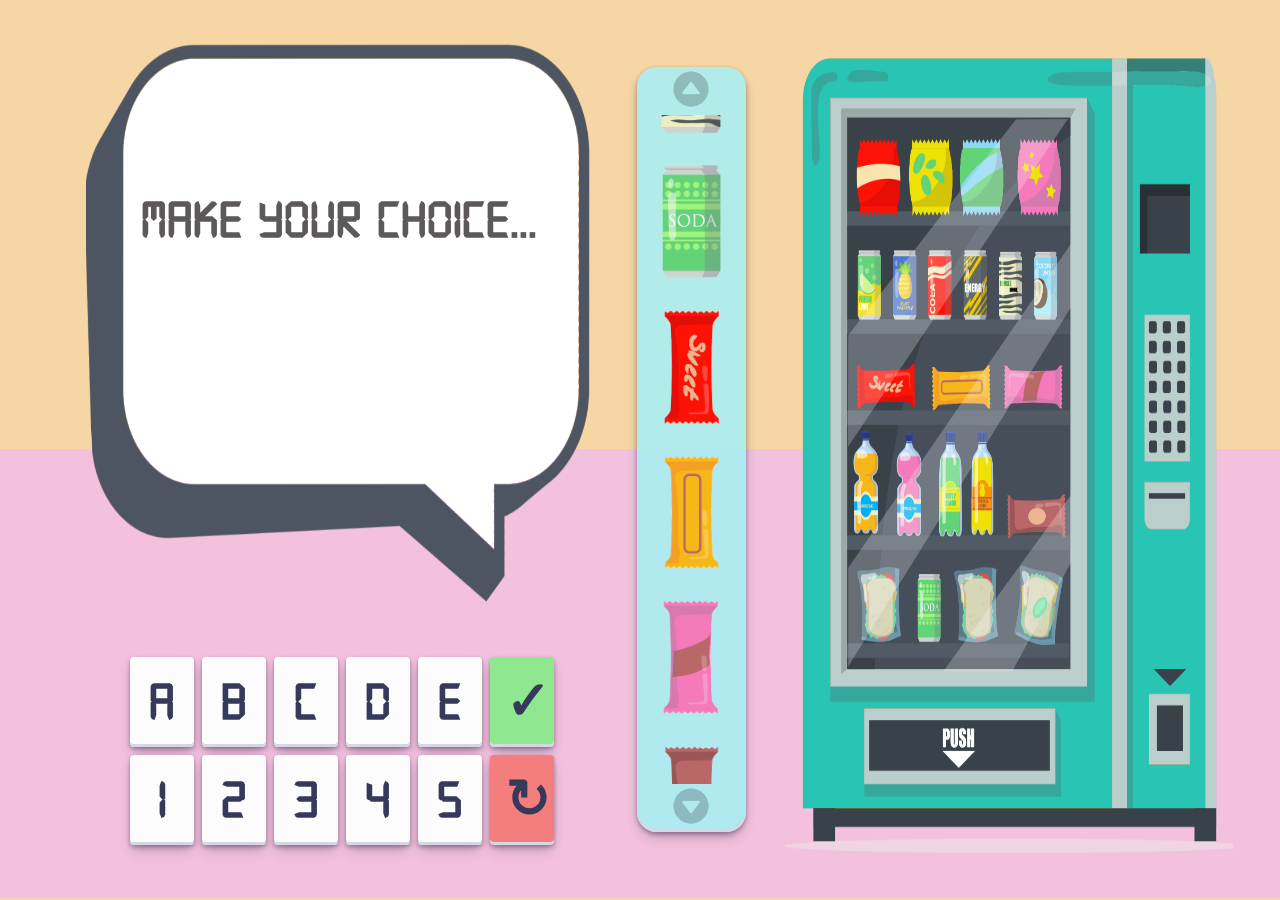
==== index.html @ 411b3ba8 "update" ====
<!DOCTYPE html>
<html lang="en">
<head>
    <meta charset="UTF-8">
    <meta http-equiv="X-UA-Compatible" content="IE=edge">
    <meta name="viewport" content="width=device-width, initial-scale=1.0">
    <script src="https://ajax.googleapis.com/ajax/libs/jquery/3.6.3/jquery.min.js"></script>
    <link rel="stylesheet" href="styles/style.css"></link>
    <title>Vending Machine</title>
</head>
<img>
    <div id="leftContainer">

<!--text bubble-->
    <img id="bubble" src="./images/bubble.png" alt="text bubble">
        <div id="textContainer">
            <p id="textBox" class="text" type="text">Make your choice.</p>
            <input id="textInput"></input>
            <img id="orderImg" src="#" alt="" />
        </div>

        
            <!--on hover item description container-->
        <div id="descriptionBox" src="#"></div>
    </img>

<!--button container-->
        <div id="btnContainer">
            <button class="payButton">PAY</button>
            <div>
                <input type="button" class="btn letter" value="A" onclick="enabler()"></input>
                <input type="button" class="btn letter" value="B" onclick="enabler()"></input>
                <input type="button" class="btn letter" value="C" onclick="enabler()"></input>
                <input type="button" class="btn letter" value="D" onclick="enabler()"></input>
                <input type="button" class="btn letter" value="E" onclick="enabler()"></input>
                <input type="submit" class="check btn" id="check" value="&check;" onclick="getValue(event)"></input>
            </div>

            <div>
                <input type="button" class="btn number" value="1" disabled></input>
                <input type="button" class="btn number" value="2" disabled></input>
                <input type="button" class="btn number" value="3" disabled></input>
                <input type="button" class="btn number" value="4" disabled></input>
                <input type="button" class="btn number" value="5" disabled></input>
                <input type="button" class="reset btn" id="delete" value="&#x21bb;"></input>
            </div>
            
        </div>
    </div>

<!--menu slider-->
        <div id="menuContainer">

             <div class="scrollBtn" id="up">
                <img src="./images/up.png"></img>
            </div>
         
         
            <div class="itemContainer"></div>
      

          <div class="scrollBtn" id="down">
            <img src="./images/down.png"></img>
          </div>
          
        </div>

<!--vending machine-->
        <image id="machine" src="./images/machine.png" alt="vending machine"></image>      

        <div id="payContainer">
            <div class="payContent text">

                <span class="close">&times;</span>
                <p class="payItem"></p>
                <p class="enterCoins text" type="text">please enter coins.</p>

            <div id="coinContainer">
                <button id="eur2" class="coinButton btn"><img src="./images/2euro.png"></img></button>
                <button id="eur1" class="coinButton btn"><img src="./images/1euro.png"></img></button>
                <button id="cent50" class="coinButton btn"><img src="./images/50cent.png"></img></button>
                <button id="cent20" class="coinButton btn"><img src="./images/20cent.png"></img></button>
                <button id="cent10" class="coinButton btn"><img src="./images/10cent.png"></img></button>
                <button id="cent5" class="coinButton btn"><img src="./images/5cent.png"></img></button>
            </div>

            <p class="payText" id="total">total: </p>
            <p class="payText" id="left">left: </p>
            <p class="payText" id="return">return: </p>

                <button type="submit" id="confirmButton" class="check btn">&check;</button>
                <button id="reset" class="reset btn">&#x21bb;</button>
            </div>
        </div>
     
<script src="./apps/app.js"></script>
<script src="./apps/text.js"></script>
</body>
</html>
---- styles/style.css ----
/* colors */
/* downloaded font */
@font-face {
  font-family: "digital-7";
  src: url(./font/digital-7.ttf);
}
body {
  -moz-user-select: none;
       user-select: none;
  -webkit-user-select: none;
  display: grid;
  grid-template-columns: 1fr 1fr 1fr 1fr 1fr;
  display: flex;
  justify-content: space-evenly;
  align-items: center;
  height: 98vh;
  background: linear-gradient(0deg, rgb(243, 193, 222) 50%, rgb(245, 214, 164) 50%);
  background-size: 100%;
}

#leftContainer {
  grid-column: 1/3;
  display: flex;
  flex-direction: column;
  justify-content: center;
  justify-content: space-around;
  align-items: center;
  height: 95vh;
  width: 40vw;
}

/* menu */
#menuContainer {
  position: relative;
  display: flex;
  flex-direction: column;
  justify-content: center;
  align-items: center;
  height: 85vh;
  width: 8.5vw;
  background: rgba(167, 239, 244, 0.876);
  border-radius: 20px;
  box-shadow: rgba(45, 35, 66, 0.4) 0 2px 4px, rgba(45, 35, 66, 0.3) 0 7px 13px -3px, #d6d6e7 0 -3px 0 inset;
}

.itemContainer {
  position: relative;
  display: flex;
  flex-direction: column;
  justify-content: center;
  align-items: center;
  height: auto;
  width: 8vw;
  overflow: hidden;
}

.item {
  height: 17vh;
  width: auto;
  cursor: pointer;
  margin-bottom: 15px;
}
.item:hover {
  transform: scale(150%);
}

.scrollBtn img {
  width: 5vw;
  height: auto;
  opacity: 20%;
  cursor: pointer;
  margin: -10px 0 -10px 0;
}
.scrollBtn img:hover {
  transform: scale(120%);
  opacity: 50%;
}

/* text stuff */
#bubble {
  display: flex;
  flex-direction: column;
  justify-content: center;
  width: 40vw;
  height: 65vh;
  margin-top: -2vh;
}

.text,
p {
  font-family: "digital-7";
  font-size: 6vh;
  font-weight: bold;
  color: rgb(93, 89, 89);
  text-align: center;
}

#textContainer {
  display: flex;
  flex-direction: column;
  justify-content: center;
  position: absolute;
  align-items: center;
  height: 30vh;
  width: 39vw;
  top: 11vh;
  left: 7vw;
  margin-top: 1vh;
}

#textBox:after,
.enterCoins:after {
  content: "..";
  display: inline-block;
  animation: blink 1s infinite;
}

@keyframes blink {
  0% {
    opacity: 0;
  }
  100% {
    opacity: 1;
  }
}
#textInput {
  font-family: "digital-7";
  font-size: 6vh;
  font-weight: bold;
  color: rgb(93, 89, 89);
  text-align: center;
  height: 5vh;
  width: 5vw;
  border: none;
  outline: none;
  background: #ffffff;
}

#descriptionBox {
  text-align: center;
  position: absolute;
  height: 10vh;
  width: 34vw;
  top: 38vh;
  left: 8vw;
}

/* buttons */
#btnContainer {
  display: flex;
  flex-direction: column;
  justify-content: center;
  align-items: center;
  width: 35vw;
  height: auto;
  margin-top: -2vh;
}

.payButton {
  display: none;
  font-family: "digital-7";
  font-size: 6vh;
  font-weight: bold;
  color: rgb(93, 89, 89);
  text-align: center;
  border-radius: 4px;
  border-width: 0;
  box-shadow: rgba(45, 35, 66, 0.4) 0 2px 4px, rgba(45, 35, 66, 0.3) 0 7px 13px -3px, #d6d6e7 0 -3px 0 inset;
  box-sizing: border-box;
  color: #36395a;
  cursor: pointer;
  transition: box-shadow 0.15s, transform 0.15s;
  touch-action: manipulation;
  will-change: box-shadow, transform;
  height: 10vh;
  width: 10.5vw;
  background: rgba(167, 239, 244, 0.876);
  margin-bottom: 4px;
  margin-right: 21.5vw;
}

.close {
  color: #aaaaaa;
  float: right;
  font-size: 28px;
  font-weight: bold;
}

.close:hover,
.close:focus {
  color: #000;
  text-decoration: none;
  cursor: pointer;
}

.btn {
  font-family: "digital-7";
  font-size: 6vh;
  font-weight: bold;
  color: rgb(93, 89, 89);
  text-align: center;
  border-radius: 4px;
  border-width: 0;
  box-shadow: rgba(45, 35, 66, 0.4) 0 2px 4px, rgba(45, 35, 66, 0.3) 0 7px 13px -3px, #d6d6e7 0 -3px 0 inset;
  box-sizing: border-box;
  color: #36395a;
  cursor: pointer;
  transition: box-shadow 0.15s, transform 0.15s;
  touch-action: manipulation;
  will-change: box-shadow, transform;
  align-items: center;
  justify-content: center;
  -webkit-appearance: none;
     -moz-appearance: none;
          appearance: none;
  background: #fcfcfd;
  display: inline-flex;
  appearance: none;
  height: 10vh;
  width: 5vw;
  line-height: 1;
  padding-left: 16px;
  padding-right: 16px;
  position: relative;
  text-decoration: none;
  white-space: nowrap;
  margin: 4px 2px 4px 2px;
}

.btn:focus,
.payButton:focus {
  box-shadow: #d6d6e7 0 0 0 1.5px inset, rgba(45, 35, 66, 0.4) 0 2px 4px, rgba(45, 35, 66, 0.3) 0 7px 13px -3px, #d6d6e7 0 -3px 0 inset;
}

.btn:hover,
.payButton:hover {
  box-shadow: rgba(45, 35, 66, 0.4) 0 4px 8px, rgba(45, 35, 66, 0.3) 0 7px 13px -3px, #d6d6e7 0 -3px 0 inset;
  transform: translateY(-5px);
  z-index: 1;
}

.btn:active,
.payButton:active {
  box-shadow: #d6d6e7 0 3px 7px inset;
  transform: translateY(2px);
}

.reset {
  background: rgb(244, 126, 126);
}

.check {
  background: rgb(143, 231, 143);
}

/* vending machine */
#machine {
  display: grid;
  grid-column: 4/6;
  height: 90vh;
  width: 35vw;
  margin-top: 1vh;
}

/* payment page */
#payContainer {
  display: none;
  position: fixed;
  z-index: 3;
  padding-top: 200px;
  width: 100%;
  height: 100%;
  overflow: auto;
  background-color: rgb(0, 0, 0);
  background-color: rgba(0, 0, 0, 0.4);
}

.payContent {
  background: linear-gradient(0deg, rgb(245, 214, 164) 50%, rgb(243, 193, 222) 50%);
  margin: auto;
  padding: 20px;
  border: 1px solid #888;
  width: 60%;
  height: auto;
  margin-top: -15vh;
}

.payText {
  padding-bottom: -1px;
}

.coinButton img {
  height: 17vh;
  width: auto;
  cursor: pointer;
  margin-bottom: 15px;
}
.coinButton img:hover {
  transform: scale(150%);
}/*# sourceMappingURL=style.css.map */
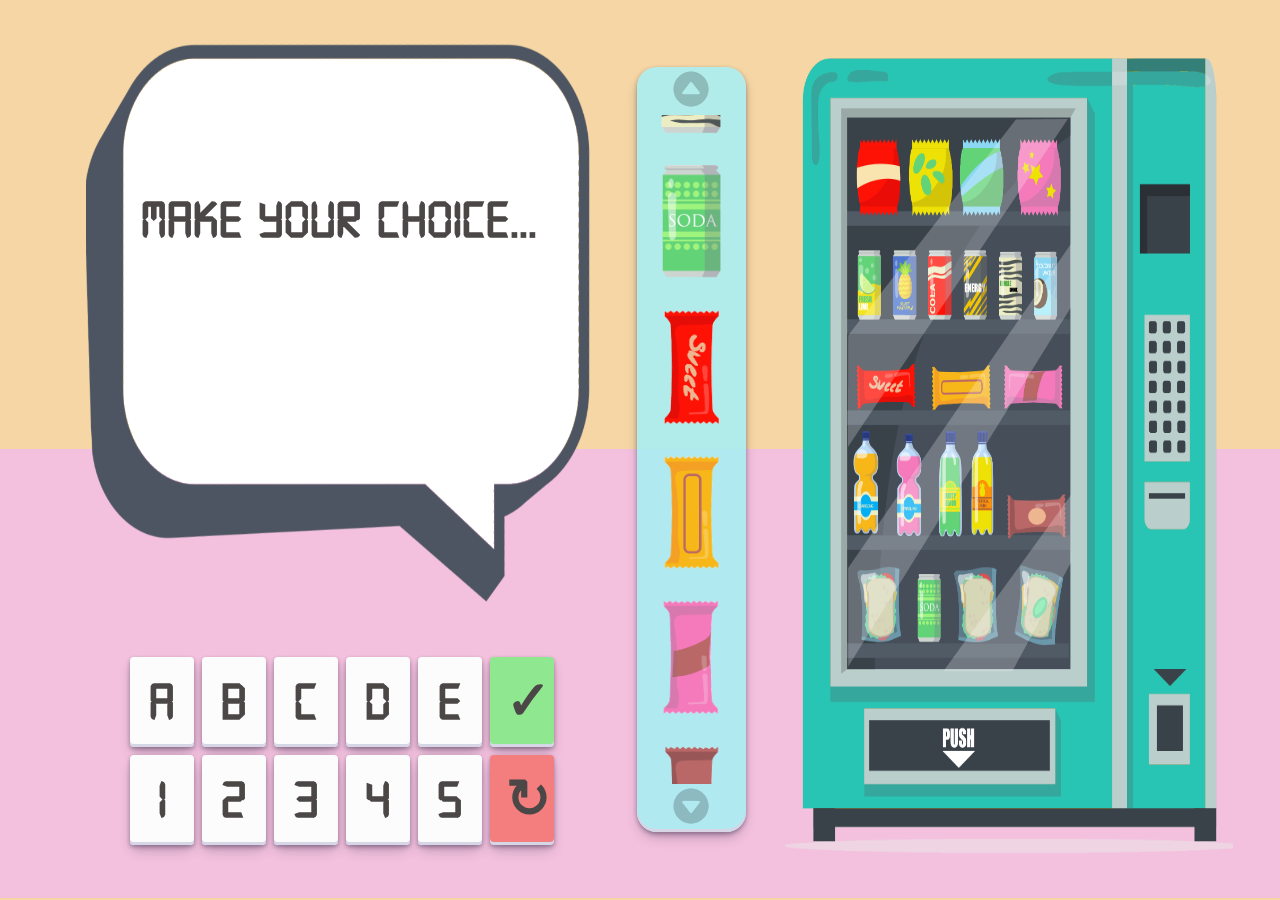
==== commit d3f55301: "update" ====
--- a/index.html
+++ b/index.html
@@ -83,10 +83,10 @@
                 <button id="cent10" class="coinButton btn"><img src="./images/10cent.png"></img></button>
                 <button id="cent5" class="coinButton btn"><img src="./images/5cent.png"></img></button>
             </div>
-
-            <p class="payText" id="total">total: </p>
-            <p class="payText" id="left">left: </p>
-            <p class="payText" id="return">return: </p>
+<br>
+            <span>total:<p class="payText" id="total"> </p></span>
+            <span>left: <p class="payText" id="left"> </p></span>
+            <span>return: <p class="payText" id="return"> </p></span>
 
                 <button type="submit" id="confirmButton" class="check btn">&check;</button>
                 <button id="reset" class="reset btn">&#x21bb;</button>
--- a/styles/style.css
+++ b/styles/style.css
@@ -1,151 +1,8 @@
 /* colors */
-/* downloaded font */
 @font-face {
   font-family: "digital-7";
   src: url(./font/digital-7.ttf);
-}
-body {
-  -moz-user-select: none;
-       user-select: none;
-  -webkit-user-select: none;
-  display: grid;
-  grid-template-columns: 1fr 1fr 1fr 1fr 1fr;
-  display: flex;
-  justify-content: space-evenly;
-  align-items: center;
-  height: 98vh;
-  background: linear-gradient(0deg, rgb(243, 193, 222) 50%, rgb(245, 214, 164) 50%);
-  background-size: 100%;
-}
-
-#leftContainer {
-  grid-column: 1/3;
-  display: flex;
-  flex-direction: column;
-  justify-content: center;
-  justify-content: space-around;
-  align-items: center;
-  height: 95vh;
-  width: 40vw;
-}
-
-/* menu */
-#menuContainer {
-  position: relative;
-  display: flex;
-  flex-direction: column;
-  justify-content: center;
-  align-items: center;
-  height: 85vh;
-  width: 8.5vw;
-  background: rgba(167, 239, 244, 0.876);
-  border-radius: 20px;
-  box-shadow: rgba(45, 35, 66, 0.4) 0 2px 4px, rgba(45, 35, 66, 0.3) 0 7px 13px -3px, #d6d6e7 0 -3px 0 inset;
-}
-
-.itemContainer {
-  position: relative;
-  display: flex;
-  flex-direction: column;
-  justify-content: center;
-  align-items: center;
-  height: auto;
-  width: 8vw;
-  overflow: hidden;
-}
-
-.item {
-  height: 17vh;
-  width: auto;
-  cursor: pointer;
-  margin-bottom: 15px;
-}
-.item:hover {
-  transform: scale(150%);
-}
-
-.scrollBtn img {
-  width: 5vw;
-  height: auto;
-  opacity: 20%;
-  cursor: pointer;
-  margin: -10px 0 -10px 0;
-}
-.scrollBtn img:hover {
-  transform: scale(120%);
-  opacity: 50%;
-}
-
-/* text stuff */
-#bubble {
-  display: flex;
-  flex-direction: column;
-  justify-content: center;
-  width: 40vw;
-  height: 65vh;
-  margin-top: -2vh;
-}
-
-.text,
-p {
-  font-family: "digital-7";
-  font-size: 6vh;
-  font-weight: bold;
-  color: rgb(93, 89, 89);
-  text-align: center;
-}
-
-#textContainer {
-  display: flex;
-  flex-direction: column;
-  justify-content: center;
-  position: absolute;
-  align-items: center;
-  height: 30vh;
-  width: 39vw;
-  top: 11vh;
-  left: 7vw;
-  margin-top: 1vh;
-}
-
-#textBox:after,
-.enterCoins:after {
-  content: "..";
-  display: inline-block;
-  animation: blink 1s infinite;
-}
-
-@keyframes blink {
-  0% {
-    opacity: 0;
-  }
-  100% {
-    opacity: 1;
-  }
-}
-#textInput {
-  font-family: "digital-7";
-  font-size: 6vh;
-  font-weight: bold;
-  color: rgb(93, 89, 89);
-  text-align: center;
-  height: 5vh;
-  width: 5vw;
-  border: none;
-  outline: none;
-  background: #ffffff;
-}
-
-#descriptionBox {
-  text-align: center;
-  position: absolute;
-  height: 10vh;
-  width: 34vw;
-  top: 38vh;
-  left: 8vw;
-}
-
-/* buttons */
+} /* buttons */
 #btnContainer {
   display: flex;
   flex-direction: column;
@@ -161,13 +18,13 @@
   font-family: "digital-7";
   font-size: 6vh;
   font-weight: bold;
-  color: rgb(93, 89, 89);
+  color: rgb(75, 71, 71);
   text-align: center;
   border-radius: 4px;
   border-width: 0;
   box-shadow: rgba(45, 35, 66, 0.4) 0 2px 4px, rgba(45, 35, 66, 0.3) 0 7px 13px -3px, #d6d6e7 0 -3px 0 inset;
   box-sizing: border-box;
-  color: #36395a;
+  color: rgb(75, 71, 71);
   cursor: pointer;
   transition: box-shadow 0.15s, transform 0.15s;
   touch-action: manipulation;
@@ -197,13 +54,13 @@
   font-family: "digital-7";
   font-size: 6vh;
   font-weight: bold;
-  color: rgb(93, 89, 89);
+  color: rgb(75, 71, 71);
   text-align: center;
   border-radius: 4px;
   border-width: 0;
   box-shadow: rgba(45, 35, 66, 0.4) 0 2px 4px, rgba(45, 35, 66, 0.3) 0 7px 13px -3px, #d6d6e7 0 -3px 0 inset;
   box-sizing: border-box;
-  color: #36395a;
+  color: rgb(75, 71, 71);
   cursor: pointer;
   transition: box-shadow 0.15s, transform 0.15s;
   touch-action: manipulation;
@@ -253,13 +110,122 @@
   background: rgb(143, 231, 143);
 }
 
-/* vending machine */
-#machine {
-  display: grid;
-  grid-column: 4/6;
-  height: 90vh;
-  width: 35vw;
+/* text stuff */
+/* downloaded font */
+#bubble {
+  display: flex;
+  flex-direction: column;
+  justify-content: center;
+  align-items: center;
+  width: 40vw;
+  height: 65vh;
+  margin-top: -2vh;
+}
+
+.text,
+p {
+  font-family: "digital-7";
+  font-size: 6vh;
+  font-weight: bold;
+  color: rgb(75, 71, 71);
+  text-align: center;
+}
+
+#textContainer {
+  display: flex;
+  flex-direction: column;
+  justify-content: center;
+  align-items: center;
+  position: absolute;
+  height: 30vh;
+  width: 39vw;
+  top: 11vh;
+  left: 7vw;
   margin-top: 1vh;
+}
+
+#textBox:after,
+.enterCoins:after {
+  content: "..";
+  display: inline-block;
+  animation: blink 1s infinite;
+}
+
+@keyframes blink {
+  0% {
+    opacity: 0;
+  }
+  100% {
+    opacity: 1;
+  }
+}
+#textInput {
+  font-family: "digital-7";
+  font-size: 6vh;
+  font-weight: bold;
+  color: rgb(75, 71, 71);
+  text-align: center;
+  height: 5vh;
+  width: 5vw;
+  border: none;
+  outline: none;
+  background: #ffffff;
+}
+
+#descriptionBox {
+  text-align: center;
+  position: absolute;
+  height: 10vh;
+  width: 34vw;
+  top: 38vh;
+  left: 8vw;
+}
+
+/* menu */
+#menuContainer {
+  position: relative;
+  display: flex;
+  flex-direction: column;
+  justify-content: center;
+  align-items: center;
+  height: 85vh;
+  width: 8.5vw;
+  background: rgba(167, 239, 244, 0.876);
+  border-radius: 20px;
+  box-shadow: rgba(45, 35, 66, 0.4) 0 2px 4px, rgba(45, 35, 66, 0.3) 0 7px 13px -3px, #d6d6e7 0 -3px 0 inset;
+}
+
+.itemContainer {
+  position: relative;
+  display: flex;
+  flex-direction: column;
+  justify-content: center;
+  align-items: center;
+  height: auto;
+  width: 8vw;
+  overflow: hidden;
+}
+
+.item {
+  height: 17vh;
+  width: auto;
+  cursor: pointer;
+  margin-bottom: 15px;
+}
+.item:hover {
+  transform: scale(150%);
+}
+
+.scrollBtn img {
+  width: 5vw;
+  height: auto;
+  opacity: 20%;
+  cursor: pointer;
+  margin: -10px 0 -10px 0;
+}
+.scrollBtn img:hover {
+  transform: scale(120%);
+  opacity: 50%;
 }
 
 /* payment page */
@@ -297,4 +263,38 @@
 }
 .coinButton img:hover {
   transform: scale(150%);
+}
+
+body {
+  -moz-user-select: none;
+       user-select: none;
+  -webkit-user-select: none;
+  display: grid;
+  grid-template-columns: 1fr 1fr 1fr 1fr 1fr;
+  display: flex;
+  justify-content: space-evenly;
+  align-items: center;
+  height: 98vh;
+  background: linear-gradient(0deg, rgb(243, 193, 222) 50%, rgb(245, 214, 164) 50%);
+  background-size: 100%;
+}
+
+#leftContainer {
+  grid-column: 1/3;
+  display: flex;
+  flex-direction: column;
+  justify-content: center;
+  align-items: center;
+  justify-content: space-around;
+  height: 95vh;
+  width: 40vw;
+}
+
+/* vending machine */
+#machine {
+  display: grid;
+  grid-column: 4/6;
+  height: 90vh;
+  width: 35vw;
+  margin-top: 1vh;
 }/*# sourceMappingURL=style.css.map */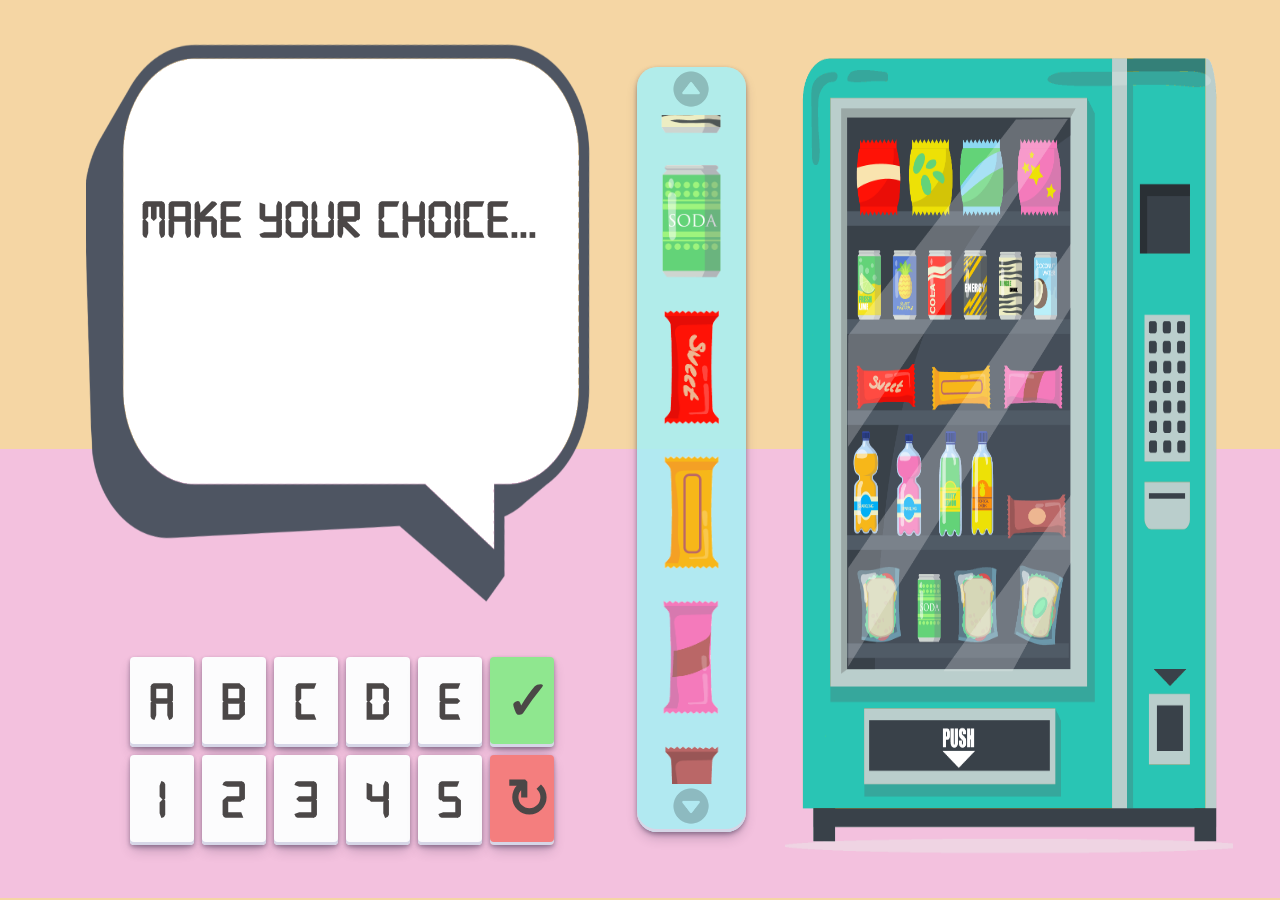
==== commit 94fe7263: "add value buttons working!!!!" ====
--- a/index.html
+++ b/index.html
@@ -63,7 +63,7 @@
             <img src="./images/down.png"></img>
           </div>
           
-        </div>
+ </div>
 
 <!--vending machine-->
         <image id="machine" src="./images/machine.png" alt="vending machine"></image>      
@@ -76,17 +76,17 @@
                 <p class="enterCoins text" type="text">please enter coins.</p>
 
             <div id="coinContainer">
-                <button id="eur2" class="coinButton btn"><img src="./images/2euro.png"></img></button>
-                <button id="eur1" class="coinButton btn"><img src="./images/1euro.png"></img></button>
-                <button id="cent50" class="coinButton btn"><img src="./images/50cent.png"></img></button>
-                <button id="cent20" class="coinButton btn"><img src="./images/20cent.png"></img></button>
-                <button id="cent10" class="coinButton btn"><img src="./images/10cent.png"></img></button>
-                <button id="cent5" class="coinButton btn"><img src="./images/5cent.png"></img></button>
+                <button id="eur2" class="coinButton btn"><img value="2" src="./images/2euro.png"></img></button>
+                <button id="eur1" class="coinButton btn"><img value="1" src="./images/1euro.png"></img></button>
+                <button id="cent50" class="coinButton btn"><img value=".50" src="./images/50cent.png"></img></button>
+                <button id="cent20" class="coinButton btn"><img value=".20" src="./images/20cent.png"></img></button>
+                <button id="cent10" class="coinButton btn"><img value=".10" src="./images/10cent.png"></img></button>
+                <button id="cent5" class="coinButton btn"><img value=".05" src="./images/5cent.png"></img></button>
             </div>
 <br>
-            <span>total:<p class="payText" id="total"> </p></span>
-            <span>left: <p class="payText" id="left"> </p></span>
-            <span>return: <p class="payText" id="return"> </p></span>
+            <span>total:<p class="payText" id="total"></p></span>
+            <span>left: <p class="payText" id="left"></p></span>
+            <span>return: <p class="payText" id="return"></p></span>
 
                 <button type="submit" id="confirmButton" class="check btn">&check;</button>
                 <button id="reset" class="reset btn">&#x21bb;</button>
--- a/styles/style.css
+++ b/styles/style.css
@@ -204,6 +204,7 @@
   height: auto;
   width: 8vw;
   overflow: hidden;
+  scroll-behavior: smooth;
 }
 
 .item {
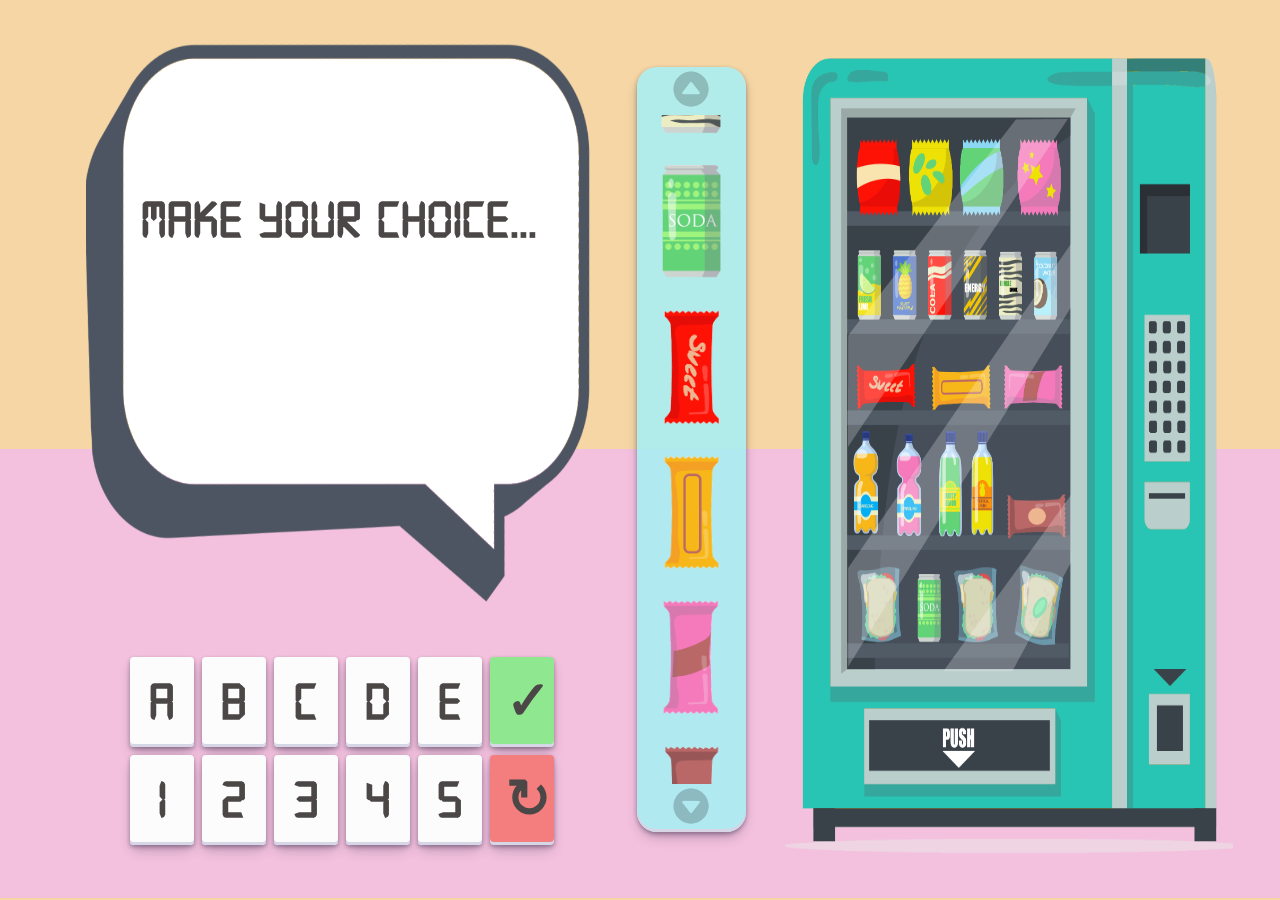
==== commit 0a11a0ca: "coin buttons css" ====
--- a/index.html
+++ b/index.html
@@ -76,12 +76,12 @@
                 <p class="enterCoins text" type="text">please enter coins.</p>
 
             <div id="coinContainer">
-                <button id="eur2" class="coinButton btn"><img value="2" src="./images/2euro.png"></img></button>
-                <button id="eur1" class="coinButton btn"><img value="1" src="./images/1euro.png"></img></button>
-                <button id="cent50" class="coinButton btn"><img value=".50" src="./images/50cent.png"></img></button>
-                <button id="cent20" class="coinButton btn"><img value=".20" src="./images/20cent.png"></img></button>
-                <button id="cent10" class="coinButton btn"><img value=".10" src="./images/10cent.png"></img></button>
-                <button id="cent5" class="coinButton btn"><img value=".05" src="./images/5cent.png"></img></button>
+                <button id="eur2" class="coinButton"><img value="2" src="./images/2euro.png"></img></button>
+                <button id="eur1" class="coinButton"><img value="1" src="./images/1euro.png"></img></button>
+                <button id="cent50" class="coinButton"><img value=".50" src="./images/50cent.png"></img></button>
+                <button id="cent20" class="coinButton"><img value=".20" src="./images/20cent.png"></img></button>
+                <button id="cent10" class="coinButton"><img value=".10" src="./images/10cent.png"></img></button>
+                <button id="cent5" class="coinButton"><img value=".05" src="./images/5cent.png"></img></button>
             </div>
 <br>
             <span>total:<p class="payText" id="total"></p></span>
--- a/styles/style.css
+++ b/styles/style.css
@@ -236,7 +236,7 @@
   z-index: 3;
   padding-top: 200px;
   width: 100%;
-  height: 100%;
+  height: 85%;
   overflow: auto;
   background-color: rgb(0, 0, 0);
   background-color: rgba(0, 0, 0, 0.4);
@@ -256,6 +256,14 @@
   padding-bottom: -1px;
 }
 
+.coinButton {
+  background: none;
+  border: none;
+  margin: 0 -25px 0 -25px;
+}
+.coinButton:active {
+  transform: translateY(4px);
+}
 .coinButton img {
   height: 17vh;
   width: auto;
